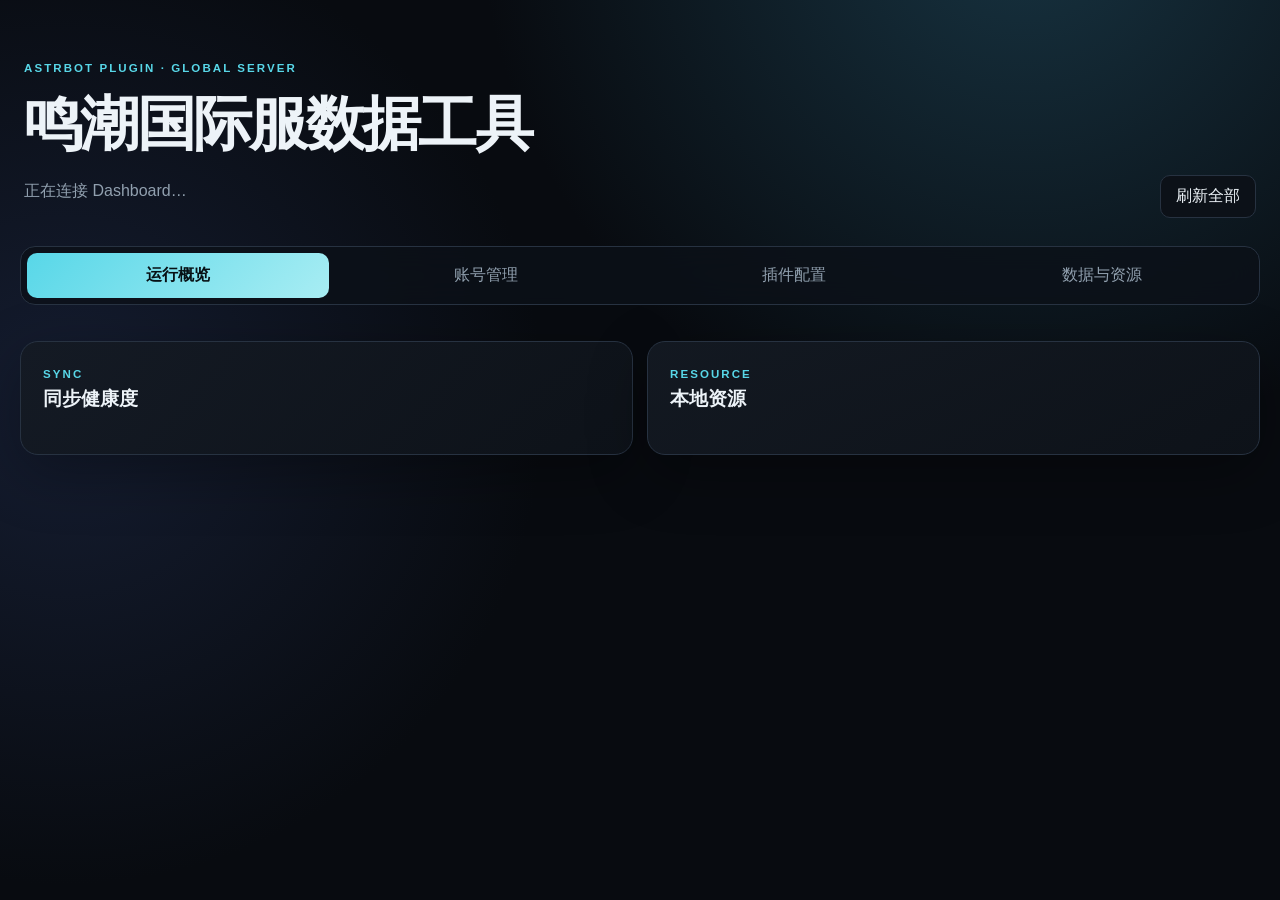
==== pages/manage/index.html @ 4cb0b844 "feat: 增加后台管理与备份恢复" ====
<!doctype html>
<html lang="zh-CN">
<head>
  <meta charset="utf-8">
  <meta name="viewport" content="width=device-width, initial-scale=1">
  <title>鸣潮国际服数据工具</title>
  <link rel="stylesheet" href="./style.css">
</head>
<body>
  <div class="shell">
    <header class="hero"><div><p class="eyebrow">ASTRBOT PLUGIN · GLOBAL SERVER</p><h1>鸣潮国际服数据工具</h1><p id="header-status" class="subtitle">正在连接 Dashboard…</p></div><button id="refresh" class="button ghost" type="button">刷新全部</button></header>
    <nav class="tabs" aria-label="管理区域"><button class="tab active" data-tab="overview" type="button">运行概览</button><button class="tab" data-tab="accounts" type="button">账号管理</button><button class="tab" data-tab="config" type="button">插件配置</button><button class="tab" data-tab="resources" type="button">数据与资源</button></nav>
    <main>
      <section id="overview-panel" class="panel active">
        <div id="metrics" class="metric-grid"></div>
        <div class="two-column"><article class="card"><div class="card-heading"><div><span class="kicker">SYNC</span><h2>同步健康度</h2></div></div><dl id="sync-health" class="definition-list"></dl></article><article class="card"><div class="card-heading"><div><span class="kicker">RESOURCE</span><h2>本地资源</h2></div></div><dl id="overview-resource" class="definition-list"></dl></article></div>
      </section>
      <section id="accounts-panel" class="panel">
        <article class="card"><div class="card-heading split"><div><span class="kicker">ACCOUNT INDEX</span><h2>QQ 与国际服 UID</h2></div><span id="account-total" class="pill">0 项</span></div>
          <div class="filters"><label><span>搜索</span><input id="account-query" placeholder="QQ / 邮箱 / UID / 区服"></label><label><span>凭据</span><select id="token-filter"><option value="">全部</option><option value="valid">有效</option><option value="needs_login">需登录</option><option value="invalid">失效</option></select></label><label><span>同步</span><select id="sync-filter"><option value="">全部</option><option value="success">成功</option><option value="needs_login">需登录</option><option value="failed">失败</option></select></label><button id="account-search" class="button primary" type="button">查询</button></div>
          <div class="table-wrap"><table><thead><tr><th>QQ / 邮箱</th><th>UID / 区服</th><th>玩家</th><th>状态</th><th>最近同步</th><th></th></tr></thead><tbody id="account-rows"></tbody></table></div><div id="account-cards" class="mobile-list"></div><div class="pager"><button id="account-prev" class="button ghost" type="button">上一页</button><span id="account-page">1 / 1</span><button id="account-next" class="button ghost" type="button">下一页</button></div>
        </article>
      </section>
      <section id="config-panel" class="panel"><div class="notice">配置先保存在本页草稿中，点击“保存全部”后才写入 AstrBot。离开页面前会提示未保存修改。</div><div id="config-groups"></div><div id="dirty-bar" class="dirty-bar" hidden><span>存在未保存的配置修改</span><div><button id="discard-config" class="button ghost" type="button">放弃</button> <button id="save-config" class="button primary" type="button">保存全部</button></div></div></section>
      <section id="resources-panel" class="panel">
        <div class="two-column"><article class="card"><div class="card-heading"><div><span class="kicker">STATIC DATA</span><h2>角色目录</h2></div><span id="resource-source" class="pill">—</span></div><dl id="resource-details" class="definition-list"></dl><div class="actions"><button id="check-resource" class="button ghost" type="button">检查更新</button><button id="update-resource" class="button primary" type="button">立即更新</button><button id="rollback-resource" class="button danger" type="button">回滚</button></div></article><article class="card"><div class="card-heading"><div><span class="kicker">CACHE</span><h2>缓存占用</h2></div></div><dl id="cache-details" class="definition-list"></dl><div class="actions"><button id="cleanup-cache" class="button danger" type="button">清理临时与卡片缓存</button></div></article></div>
        <div class="two-column"><article class="card"><div class="card-heading"><div><span class="kicker">BACKUP</span><h2>导出备份</h2></div></div><p class="muted">默认不包含登录令牌、设备标识或主密钥。加密凭据仅适合恢复到使用同一主密钥的实例。</p><label class="check"><input id="export-credentials" type="checkbox"> 包含已加密凭据</label><div class="actions"><button id="export-backup" class="button primary" type="button">导出 ZIP</button></div></article>
          <article class="card"><div class="card-heading"><div><span class="kicker">RESTORE</span><h2>导入与预检</h2></div></div><label id="drop-zone" class="drop-zone"><input id="import-file" type="file" accept=".zip,application/zip"><strong>选择备份 ZIP</strong><span id="file-name">最大 128 MiB</span></label><div id="inspection" class="inspection" hidden></div><div class="restore-options"><label><span>数据模式</span><select id="restore-mode"><option value="preserve">保留现有数据</option><option value="overwrite">覆盖同键数据</option></select></label><label class="check"><input id="restore-settings" type="checkbox"> 恢复插件配置</label><label class="check"><input id="restore-catalog" type="checkbox" checked> 恢复角色目录</label><label class="check"><input id="restore-credentials" type="checkbox"> 恢复加密凭据</label></div><div class="actions"><button id="inspect-backup" class="button ghost" type="button">安全预检</button><button id="commit-backup" class="button danger" type="button" disabled>确认恢复</button></div></article></div>
        <article class="card"><div class="card-heading split"><div><span class="kicker">AUDIT</span><h2>管理员审计</h2></div><button id="refresh-audit" class="button ghost small" type="button">刷新</button></div><div class="table-wrap"><table><thead><tr><th>时间</th><th>管理员</th><th>操作</th><th>目标</th><th>结果</th></tr></thead><tbody id="audit-rows"></tbody></table></div></article>
      </section>
    </main>
  </div>
  <div id="toast" class="toast" hidden></div>
  <dialog id="confirm-dialog"><form method="dialog" class="dialog-card"><span class="kicker">CONFIRMATION</span><h2 id="dialog-title">确认操作</h2><p id="dialog-message" class="muted"></p><label><span id="dialog-label">确认文本</span><input id="dialog-input" autocomplete="off"></label><div class="actions end"><button class="button ghost" value="cancel">取消</button><button class="button danger" value="confirm">确认</button></div></form></dialog>
  <script type="module" src="./app.js"></script>
</body>
</html>
---- pages/manage/style.css ----
:root{color-scheme:dark;--bg:#080b10;--surface:#10151d;--line:#273241;--text:#edf3f8;--muted:#91a0af;--cyan:#58d7e8;--red:#ff6f78;font-family:Inter,"Noto Sans SC","Microsoft YaHei",sans-serif}*{box-sizing:border-box}body{margin:0;min-height:100vh;color:var(--text);background:radial-gradient(circle at 80% -10%,#173341 0,transparent 34rem),radial-gradient(circle at 5% 45%,#151d31 0,transparent 30rem),var(--bg)}button,input,select{font:inherit}.shell{width:min(1440px,calc(100% - 40px));margin:auto;padding:40px 0 80px}.hero{display:flex;align-items:flex-end;justify-content:space-between;gap:24px;padding:10px 4px 28px}.eyebrow,.kicker{color:var(--cyan);font-size:.72rem;font-weight:800;letter-spacing:.18em}.hero h1{margin:.35rem 0 .3rem;font-size:clamp(2rem,5vw,3.7rem);font-weight:760;letter-spacing:-.045em}.subtitle,.muted{color:var(--muted)}.tabs{display:flex;gap:6px;padding:6px;border:1px solid var(--line);border-radius:15px;background:#0c1118cc;position:sticky;top:10px;z-index:5;backdrop-filter:blur(14px)}.tab{flex:1;border:0;border-radius:10px;padding:12px;color:var(--muted);background:transparent;cursor:pointer}.tab.active{color:#071014;background:linear-gradient(135deg,var(--cyan),#a8edf3);font-weight:750}.panel{display:none;padding-top:22px}.panel.active{display:block}.metric-grid{display:grid;grid-template-columns:repeat(4,minmax(0,1fr));gap:14px;margin-bottom:14px}.metric,.card{border:1px solid var(--line);border-radius:18px;background:linear-gradient(145deg,#141a23e8,#0e131ae8);box-shadow:0 18px 60px #0005}.metric{min-height:128px;padding:22px}.metric span{color:var(--muted);font-size:.85rem}.metric strong{display:block;margin-top:12px;font-size:2rem}.metric.accent strong{color:var(--cyan)}.two-column{display:grid;grid-template-columns:1fr 1fr;gap:14px;margin-bottom:14px}.card{padding:22px;margin-bottom:14px}.card-heading{display:flex;justify-content:space-between;align-items:flex-start;gap:14px;margin-bottom:20px}.card-heading h2{margin:.25rem 0 0;font-size:1.16rem}.split{align-items:center}.pill{display:inline-flex;padding:5px 10px;border-radius:999px;background:#1d2a35;color:#b9d9df;font-size:.75rem}.definition-list{margin:0}.definition-list>div{display:flex;justify-content:space-between;gap:20px;padding:10px 0;border-bottom:1px solid #202a36}.definition-list>div:last-child{border:0}.definition-list dt{color:var(--muted)}.definition-list dd{margin:0;text-align:right}.filters{display:grid;grid-template-columns:2fr 1fr 1fr auto;align-items:end;gap:12px;margin-bottom:18px}label{display:grid;gap:7px;color:var(--muted);font-size:.82rem}input,select{width:100%;border:1px solid var(--line);border-radius:10px;padding:10px 12px;color:var(--text);background:#0b1017;outline:none}input:focus,select:focus{border-color:#1b8998;box-shadow:0 0 0 3px #58d7e81a}.button{border:1px solid var(--line);border-radius:10px;padding:10px 15px;color:var(--text);background:#151c25;cursor:pointer}.button:hover{filter:brightness(1.12)}.button:disabled{opacity:.4;cursor:not-allowed}.button.primary{border-color:#63dce5;color:#061014;background:linear-gradient(135deg,#5ddbe7,#a4eef1);font-weight:750}.button.danger{border-color:#71383e;color:#ffd5d8;background:#351b20}.button.ghost{background:#0c1118}.button.small{padding:7px 10px;font-size:.8rem}.table-wrap{overflow:auto}table{width:100%;border-collapse:collapse;font-size:.87rem}th{text-align:left;color:var(--muted);font-size:.72rem;letter-spacing:.06em;font-weight:600}th,td{padding:12px 10px;border-bottom:1px solid #202a36;vertical-align:middle}.status{display:inline-flex;padding:4px 8px;border-radius:6px;background:#20303a;color:#9ee8ef;font-size:.72rem}.status.bad{background:#382126;color:#ffadb3}.row-actions{display:flex;justify-content:flex-end;gap:6px}.pager{display:flex;align-items:center;justify-content:center;gap:16px;margin-top:16px}.mobile-list{display:none}.notice{padding:14px 16px;margin-bottom:14px;border:1px solid #35545f;border-radius:12px;color:#b8d7dc;background:#102028}.config-grid{display:grid;grid-template-columns:repeat(2,minmax(0,1fr));gap:14px}.config-item{padding:14px;border:1px solid #222d39;border-radius:12px;background:#0d1219}.config-item p{min-height:2.5em;margin:7px 0 12px;color:var(--muted);font-size:.78rem;line-height:1.55}.config-item .check{display:flex;align-items:center;gap:9px}.check{display:flex;grid-auto-flow:column;justify-content:start;align-items:center;gap:8px}.check input{width:auto}.dirty-bar{position:sticky;bottom:18px;z-index:6;display:flex;justify-content:space-between;align-items:center;gap:15px;padding:12px 16px;border:1px solid #4a7580;border-radius:14px;background:#13242bef;box-shadow:0 20px 60px #0008}.dirty-bar[hidden]{display:none}.actions{display:flex;flex-wrap:wrap;gap:9px;margin-top:18px}.actions.end{justify-content:flex-end}.drop-zone{place-items:center;text-align:center;padding:24px;border:1px dashed #3c5262;border-radius:13px;background:#0b1118;cursor:pointer}.drop-zone input{display:none}.drop-zone span{font-size:.76rem}.inspection{display:grid;grid-template-columns:repeat(3,1fr);gap:8px;margin-top:12px}.inspection div{padding:10px;border-radius:8px;background:#18212b;text-align:center}.inspection span{display:block;color:var(--muted);font-size:.72rem}.restore-options{display:grid;gap:11px;margin-top:14px}.toast{position:fixed;right:24px;bottom:24px;z-index:20;max-width:420px;padding:13px 16px;border:1px solid #39717b;border-radius:11px;background:#14272c;box-shadow:0 14px 50px #0009}.toast.error{border-color:#813f46;background:#351c21}dialog{width:min(500px,calc(100% - 28px));padding:0;border:1px solid var(--line);border-radius:17px;color:var(--text);background:var(--surface)}dialog::backdrop{background:#03060acf;backdrop-filter:blur(5px)}.dialog-card{padding:24px}.dialog-card h2{margin:.45rem 0}.dialog-card label{margin-top:16px}.empty{text-align:center;color:var(--muted);padding:30px}.danger-text{color:var(--red)}
@media(max-width:900px){.metric-grid{grid-template-columns:repeat(2,1fr)}.two-column,.config-grid{grid-template-columns:1fr}.filters{grid-template-columns:1fr 1fr}.filters label:first-child{grid-column:1/-1}.filters .button{grid-column:1/-1}.table-wrap{display:none}.mobile-list{display:grid;gap:10px}.account-card{padding:14px;border:1px solid #222d39;border-radius:12px;background:#0d1219}.account-card .row-actions{margin-top:12px;justify-content:flex-start}}@media(max-width:560px){.shell{width:min(100% - 22px,1440px);padding-top:18px}.hero{align-items:flex-start}.hero .button{display:none}.tabs{overflow:auto}.tab{min-width:108px}.metric-grid{grid-template-columns:1fr 1fr}.metric{min-height:100px;padding:16px}.metric strong{font-size:1.5rem}.card{padding:16px}.filters{grid-template-columns:1fr}.filters label:first-child,.filters .button{grid-column:auto}.inspection{grid-template-columns:1fr 1fr}.dirty-bar{bottom:8px;align-items:flex-start;flex-direction:column}}
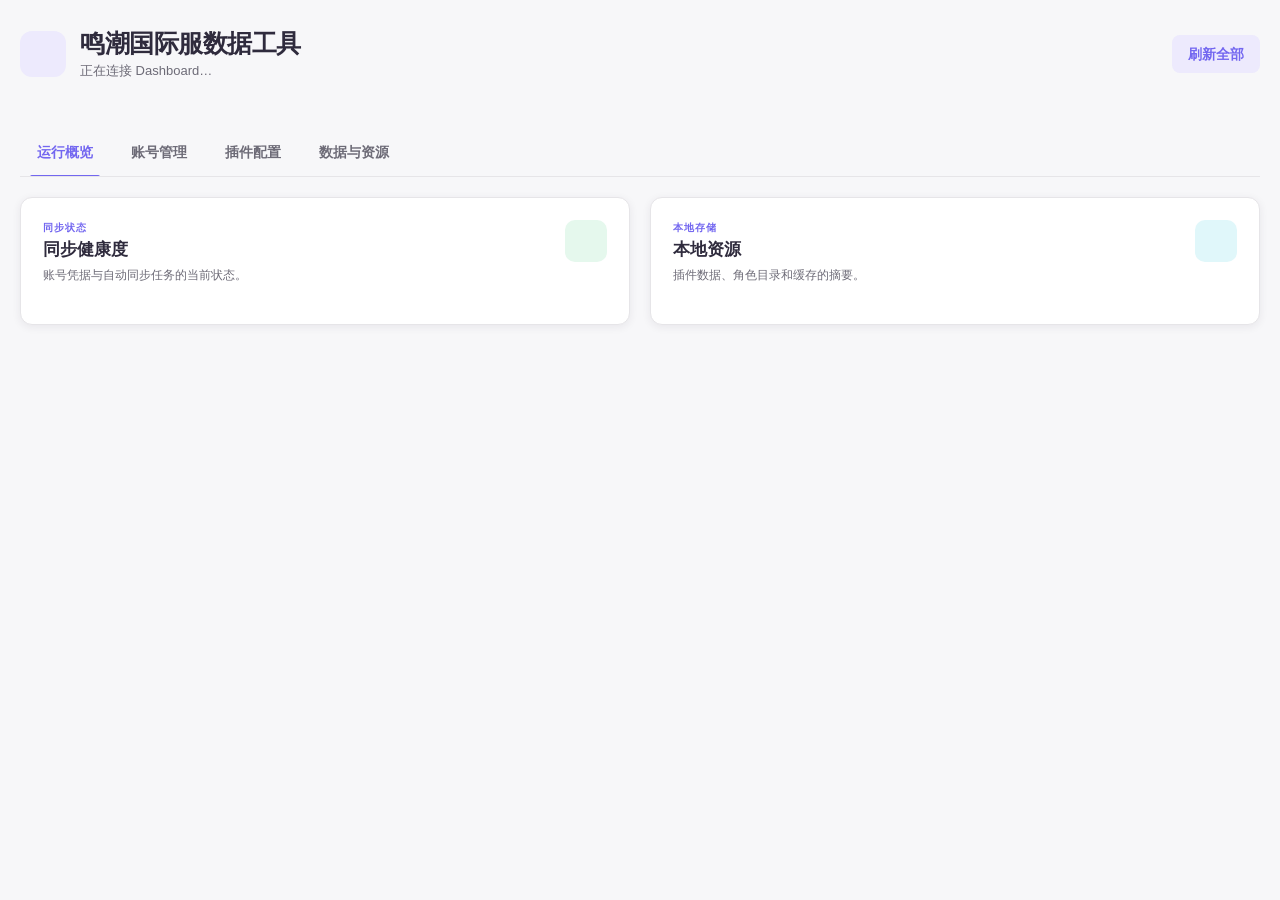
==== commit ae72ffbd: "feat: 更换后台UI页面" ====
--- a/pages/manage/index.html
+++ b/pages/manage/index.html
@@ -7,31 +7,122 @@
   <link rel="stylesheet" href="./style.css">
 </head>
 <body>
-  <div class="shell">
-    <header class="hero"><div><p class="eyebrow">ASTRBOT PLUGIN · GLOBAL SERVER</p><h1>鸣潮国际服数据工具</h1><p id="header-status" class="subtitle">正在连接 Dashboard…</p></div><button id="refresh" class="button ghost" type="button">刷新全部</button></header>
-    <nav class="tabs" aria-label="管理区域"><button class="tab active" data-tab="overview" type="button">运行概览</button><button class="tab" data-tab="accounts" type="button">账号管理</button><button class="tab" data-tab="config" type="button">插件配置</button><button class="tab" data-tab="resources" type="button">数据与资源</button></nav>
-    <main>
-      <section id="overview-panel" class="panel active">
-        <div id="metrics" class="metric-grid"></div>
-        <div class="two-column"><article class="card"><div class="card-heading"><div><span class="kicker">SYNC</span><h2>同步健康度</h2></div></div><dl id="sync-health" class="definition-list"></dl></article><article class="card"><div class="card-heading"><div><span class="kicker">RESOURCE</span><h2>本地资源</h2></div></div><dl id="overview-resource" class="definition-list"></dl></article></div>
-      </section>
-      <section id="accounts-panel" class="panel">
-        <article class="card"><div class="card-heading split"><div><span class="kicker">ACCOUNT INDEX</span><h2>QQ 与国际服 UID</h2></div><span id="account-total" class="pill">0 项</span></div>
-          <div class="filters"><label><span>搜索</span><input id="account-query" placeholder="QQ / 邮箱 / UID / 区服"></label><label><span>凭据</span><select id="token-filter"><option value="">全部</option><option value="valid">有效</option><option value="needs_login">需登录</option><option value="invalid">失效</option></select></label><label><span>同步</span><select id="sync-filter"><option value="">全部</option><option value="success">成功</option><option value="needs_login">需登录</option><option value="failed">失败</option></select></label><button id="account-search" class="button primary" type="button">查询</button></div>
-          <div class="table-wrap"><table><thead><tr><th>QQ / 邮箱</th><th>UID / 区服</th><th>玩家</th><th>状态</th><th>最近同步</th><th></th></tr></thead><tbody id="account-rows"></tbody></table></div><div id="account-cards" class="mobile-list"></div><div class="pager"><button id="account-prev" class="button ghost" type="button">上一页</button><span id="account-page">1 / 1</span><button id="account-next" class="button ghost" type="button">下一页</button></div>
+  <div id="progress" class="progress" hidden><span></span></div>
+
+  <main class="app-shell">
+    <header class="page-header">
+      <div class="page-heading">
+        <span class="brand-icon" data-icon-host="database" aria-hidden="true"></span>
+        <div>
+          <h1>鸣潮国际服数据工具</h1>
+          <p id="header-status" class="page-subtitle">正在连接 Dashboard…</p>
+        </div>
+      </div>
+      <button id="refresh" class="btn btn-tonal" type="button" data-icon="refresh">刷新全部</button>
+    </header>
+
+    <section id="metrics" class="summary-grid" aria-label="运行统计"></section>
+
+    <nav class="tabs" aria-label="管理区域">
+      <button class="tab active" data-tab="overview" type="button" data-icon="dashboard">运行概览</button>
+      <button class="tab" data-tab="accounts" type="button" data-icon="groups">账号管理</button>
+      <button class="tab" data-tab="config" type="button" data-icon="settings">插件配置</button>
+      <button class="tab" data-tab="resources" type="button" data-icon="archive">数据与资源</button>
+    </nav>
+
+    <section id="overview-panel" class="panel active">
+      <div class="section-grid two-columns">
+        <article class="section-card">
+          <div class="section-heading">
+            <div><span class="eyebrow">同步状态</span><h2>同步健康度</h2><p>账号凭据与自动同步任务的当前状态。</p></div>
+            <span class="section-icon success" data-icon-host="sync" aria-hidden="true"></span>
+          </div>
+          <dl id="sync-health" class="definition-list"></dl>
         </article>
-      </section>
-      <section id="config-panel" class="panel"><div class="notice">配置先保存在本页草稿中，点击“保存全部”后才写入 AstrBot。离开页面前会提示未保存修改。</div><div id="config-groups"></div><div id="dirty-bar" class="dirty-bar" hidden><span>存在未保存的配置修改</span><div><button id="discard-config" class="button ghost" type="button">放弃</button> <button id="save-config" class="button primary" type="button">保存全部</button></div></div></section>
-      <section id="resources-panel" class="panel">
-        <div class="two-column"><article class="card"><div class="card-heading"><div><span class="kicker">STATIC DATA</span><h2>角色目录</h2></div><span id="resource-source" class="pill">—</span></div><dl id="resource-details" class="definition-list"></dl><div class="actions"><button id="check-resource" class="button ghost" type="button">检查更新</button><button id="update-resource" class="button primary" type="button">立即更新</button><button id="rollback-resource" class="button danger" type="button">回滚</button></div></article><article class="card"><div class="card-heading"><div><span class="kicker">CACHE</span><h2>缓存占用</h2></div></div><dl id="cache-details" class="definition-list"></dl><div class="actions"><button id="cleanup-cache" class="button danger" type="button">清理临时与卡片缓存</button></div></article></div>
-        <div class="two-column"><article class="card"><div class="card-heading"><div><span class="kicker">BACKUP</span><h2>导出备份</h2></div></div><p class="muted">默认不包含登录令牌、设备标识或主密钥。加密凭据仅适合恢复到使用同一主密钥的实例。</p><label class="check"><input id="export-credentials" type="checkbox"> 包含已加密凭据</label><div class="actions"><button id="export-backup" class="button primary" type="button">导出 ZIP</button></div></article>
-          <article class="card"><div class="card-heading"><div><span class="kicker">RESTORE</span><h2>导入与预检</h2></div></div><label id="drop-zone" class="drop-zone"><input id="import-file" type="file" accept=".zip,application/zip"><strong>选择备份 ZIP</strong><span id="file-name">最大 128 MiB</span></label><div id="inspection" class="inspection" hidden></div><div class="restore-options"><label><span>数据模式</span><select id="restore-mode"><option value="preserve">保留现有数据</option><option value="overwrite">覆盖同键数据</option></select></label><label class="check"><input id="restore-settings" type="checkbox"> 恢复插件配置</label><label class="check"><input id="restore-catalog" type="checkbox" checked> 恢复角色目录</label><label class="check"><input id="restore-credentials" type="checkbox"> 恢复加密凭据</label></div><div class="actions"><button id="inspect-backup" class="button ghost" type="button">安全预检</button><button id="commit-backup" class="button danger" type="button" disabled>确认恢复</button></div></article></div>
-        <article class="card"><div class="card-heading split"><div><span class="kicker">AUDIT</span><h2>管理员审计</h2></div><button id="refresh-audit" class="button ghost small" type="button">刷新</button></div><div class="table-wrap"><table><thead><tr><th>时间</th><th>管理员</th><th>操作</th><th>目标</th><th>结果</th></tr></thead><tbody id="audit-rows"></tbody></table></div></article>
-      </section>
-    </main>
-  </div>
-  <div id="toast" class="toast" hidden></div>
-  <dialog id="confirm-dialog"><form method="dialog" class="dialog-card"><span class="kicker">CONFIRMATION</span><h2 id="dialog-title">确认操作</h2><p id="dialog-message" class="muted"></p><label><span id="dialog-label">确认文本</span><input id="dialog-input" autocomplete="off"></label><div class="actions end"><button class="button ghost" value="cancel">取消</button><button class="button danger" value="confirm">确认</button></div></form></dialog>
+        <article class="section-card">
+          <div class="section-heading">
+            <div><span class="eyebrow">本地存储</span><h2>本地资源</h2><p>插件数据、角色目录和缓存的摘要。</p></div>
+            <span class="section-icon info" data-icon-host="folder" aria-hidden="true"></span>
+          </div>
+          <dl id="overview-resource" class="definition-list"></dl>
+        </article>
+      </div>
+    </section>
+
+    <section id="accounts-panel" class="panel">
+      <article class="section-card filter-card">
+        <div class="section-title-row">
+          <div><h2>账号筛选</h2><p>按 QQ、邮箱、UID、区服或同步状态查找账号。</p></div>
+          <button id="filter-toggle" class="btn btn-text mobile-only" type="button" data-icon="filter">筛选</button>
+        </div>
+        <div id="account-filters" class="filter-grid">
+          <label class="field search-field"><span>搜索</span><div class="input-with-icon"><span data-icon-host="search"></span><input id="account-query" placeholder="QQ / 邮箱 / UID / 区服"></div></label>
+          <label class="field"><span>凭据状态</span><select id="token-filter"><option value="">全部</option><option value="valid">有效</option><option value="needs_login">需登录</option><option value="invalid">失效</option></select></label>
+          <label class="field"><span>同步状态</span><select id="sync-filter"><option value="">全部</option><option value="success">成功</option><option value="needs_login">需登录</option><option value="failed">失败</option></select></label>
+          <button id="account-search" class="btn btn-primary" type="button" data-icon="search">查询</button>
+        </div>
+      </article>
+
+      <article class="section-card table-card">
+        <div class="table-toolbar"><div><h2>QQ 与国际服 UID</h2><p>管理已绑定账号及其本地数据。</p></div><span id="account-total" class="chip">0 项</span></div>
+        <div class="table-scroll"><table class="records-table"><thead><tr><th>QQ / 邮箱</th><th>UID / 区服</th><th>玩家</th><th>状态</th><th>最近同步</th><th><span class="sr-only">操作</span></th></tr></thead><tbody id="account-rows"></tbody></table></div>
+        <div id="account-cards" class="record-cards"></div>
+        <footer class="table-footer"><span id="account-page">1 / 1</span><div class="pager"><button id="account-prev" class="btn btn-text icon-only" type="button" data-icon="chevronLeft" aria-label="上一页"></button><button id="account-next" class="btn btn-text icon-only" type="button" data-icon="chevronRight" aria-label="下一页"></button></div></footer>
+      </article>
+    </section>
+
+    <section id="config-panel" class="panel">
+      <div class="config-layout">
+        <aside id="config-nav" class="config-nav" aria-label="配置分组"></aside>
+        <div class="config-main">
+          <div class="notice-card"><span class="notice-icon" data-icon-host="info" aria-hidden="true"></span><div><strong>修改会先保存在本页草稿中</strong><p>点击底部“保存配置”后才会写入 AstrBot；离开页面前会提示未保存修改。</p></div></div>
+          <div id="config-groups" class="config-groups"></div>
+        </div>
+      </div>
+    </section>
+
+    <section id="resources-panel" class="panel">
+      <div class="section-grid two-columns">
+        <article class="section-card task-card">
+          <span class="task-icon primary" data-icon-host="archive" aria-hidden="true"></span>
+          <div class="task-content"><div class="section-title-row compact"><div><h2>角色目录</h2><p>检查、更新或回滚本地固定数据。</p></div><span id="resource-source" class="chip">—</span></div><dl id="resource-details" class="definition-list compact"></dl><div class="button-row"><button id="check-resource" class="btn btn-tonal" type="button" data-icon="search">检查更新</button><button id="update-resource" class="btn btn-primary" type="button" data-icon="download">立即更新</button><button id="rollback-resource" class="btn btn-danger-tonal" type="button" data-icon="history">回滚</button></div></div>
+        </article>
+        <article class="section-card task-card">
+          <span class="task-icon warning" data-icon-host="storage" aria-hidden="true"></span>
+          <div class="task-content"><div class="section-title-row compact"><div><h2>缓存占用</h2><p>仅清理可重新生成的临时内容。</p></div></div><dl id="cache-details" class="definition-list compact"></dl><div class="button-row"><button id="cleanup-cache" class="btn btn-danger-tonal" type="button" data-icon="delete">清理临时与卡片缓存</button></div></div>
+        </article>
+      </div>
+
+      <div class="section-grid two-columns">
+        <article class="section-card">
+          <div class="section-heading"><div><span class="eyebrow">备份</span><h2>导出备份</h2><p>默认不包含登录令牌、设备标识或主密钥。</p></div><span class="section-icon primary" data-icon-host="backup" aria-hidden="true"></span></div>
+          <label class="switch-row"><span><strong>包含已加密凭据</strong><small>仅适合恢复到使用同一主密钥的实例。</small></span><input id="export-credentials" type="checkbox" role="switch"></label>
+          <div class="button-row"><button id="export-backup" class="btn btn-primary" type="button" data-icon="download">导出 ZIP</button></div>
+        </article>
+        <article class="section-card">
+          <div class="section-heading"><div><span class="eyebrow">恢复</span><h2>导入与预检</h2><p>上传备份后先查看内容摘要，再确认恢复。</p></div><span class="section-icon info" data-icon-host="upload" aria-hidden="true"></span></div>
+          <label id="drop-zone" class="drop-zone"><input id="import-file" type="file" accept=".zip,application/zip"><span class="drop-icon" data-icon-host="upload"></span><strong>选择或拖入备份 ZIP</strong><span id="file-name">最大 128 MiB</span></label>
+          <div id="inspection" class="inspection" hidden></div>
+          <div class="restore-options"><label class="field"><span>数据模式</span><select id="restore-mode"><option value="preserve">保留现有数据</option><option value="overwrite">覆盖同键数据</option></select></label><label class="check-row"><input id="restore-settings" type="checkbox">恢复插件配置</label><label class="check-row"><input id="restore-catalog" type="checkbox" checked>恢复角色目录</label><label class="check-row"><input id="restore-credentials" type="checkbox">恢复加密凭据</label></div>
+          <div class="button-row"><button id="inspect-backup" class="btn btn-tonal" type="button" data-icon="search">安全预检</button><button id="commit-backup" class="btn btn-danger" type="button" data-icon="upload" disabled>确认恢复</button></div>
+        </article>
+      </div>
+
+      <article class="section-card table-card">
+        <div class="table-toolbar"><div><h2>管理员审计</h2><p>查看 Dashboard 中最近的敏感操作。</p></div><button id="refresh-audit" class="btn btn-tonal" type="button" data-icon="refresh">刷新</button></div>
+        <div class="table-scroll"><table class="records-table audit-table"><thead><tr><th>时间</th><th>管理员</th><th>操作</th><th>目标</th><th>结果</th></tr></thead><tbody id="audit-rows"></tbody></table></div>
+        <div id="audit-cards" class="record-cards"></div>
+      </article>
+    </section>
+  </main>
+
+  <div id="toast-stack" class="toast-stack" aria-live="polite"></div>
+  <div id="dirty-bar" class="dirty-bar" hidden><div><span class="dirty-dot"></span><strong>配置有未保存的修改</strong></div><div><button id="discard-config" class="btn btn-text" type="button">放弃修改</button><button id="save-config" class="btn btn-primary" type="button" data-icon="save">保存配置</button></div></div>
+
+  <dialog id="confirm-dialog">
+    <form method="dialog" class="dialog-card"><span class="dialog-icon" data-icon-host="alert" aria-hidden="true"></span><h2 id="dialog-title">确认操作</h2><p id="dialog-message"></p><label class="field"><span id="dialog-label">确认文本</span><input id="dialog-input" autocomplete="off"></label><div class="dialog-actions"><button class="btn btn-text" value="cancel">取消</button><button id="dialog-confirm" class="btn btn-danger" value="confirm">确认</button></div></form>
+  </dialog>
+
   <script type="module" src="./app.js"></script>
 </body>
 </html>
--- a/pages/manage/style.css
+++ b/pages/manage/style.css
@@ -1,2 +1,277 @@
-:root{color-scheme:dark;--bg:#080b10;--surface:#10151d;--line:#273241;--text:#edf3f8;--muted:#91a0af;--cyan:#58d7e8;--red:#ff6f78;font-family:Inter,"Noto Sans SC","Microsoft YaHei",sans-serif}*{box-sizing:border-box}body{margin:0;min-height:100vh;color:var(--text);background:radial-gradient(circle at 80% -10%,#173341 0,transparent 34rem),radial-gradient(circle at 5% 45%,#151d31 0,transparent 30rem),var(--bg)}button,input,select{font:inherit}.shell{width:min(1440px,calc(100% - 40px));margin:auto;padding:40px 0 80px}.hero{display:flex;align-items:flex-end;justify-content:space-between;gap:24px;padding:10px 4px 28px}.eyebrow,.kicker{color:var(--cyan);font-size:.72rem;font-weight:800;letter-spacing:.18em}.hero h1{margin:.35rem 0 .3rem;font-size:clamp(2rem,5vw,3.7rem);font-weight:760;letter-spacing:-.045em}.subtitle,.muted{color:var(--muted)}.tabs{display:flex;gap:6px;padding:6px;border:1px solid var(--line);border-radius:15px;background:#0c1118cc;position:sticky;top:10px;z-index:5;backdrop-filter:blur(14px)}.tab{flex:1;border:0;border-radius:10px;padding:12px;color:var(--muted);background:transparent;cursor:pointer}.tab.active{color:#071014;background:linear-gradient(135deg,var(--cyan),#a8edf3);font-weight:750}.panel{display:none;padding-top:22px}.panel.active{display:block}.metric-grid{display:grid;grid-template-columns:repeat(4,minmax(0,1fr));gap:14px;margin-bottom:14px}.metric,.card{border:1px solid var(--line);border-radius:18px;background:linear-gradient(145deg,#141a23e8,#0e131ae8);box-shadow:0 18px 60px #0005}.metric{min-height:128px;padding:22px}.metric span{color:var(--muted);font-size:.85rem}.metric strong{display:block;margin-top:12px;font-size:2rem}.metric.accent strong{color:var(--cyan)}.two-column{display:grid;grid-template-columns:1fr 1fr;gap:14px;margin-bottom:14px}.card{padding:22px;margin-bottom:14px}.card-heading{display:flex;justify-content:space-between;align-items:flex-start;gap:14px;margin-bottom:20px}.card-heading h2{margin:.25rem 0 0;font-size:1.16rem}.split{align-items:center}.pill{display:inline-flex;padding:5px 10px;border-radius:999px;background:#1d2a35;color:#b9d9df;font-size:.75rem}.definition-list{margin:0}.definition-list>div{display:flex;justify-content:space-between;gap:20px;padding:10px 0;border-bottom:1px solid #202a36}.definition-list>div:last-child{border:0}.definition-list dt{color:var(--muted)}.definition-list dd{margin:0;text-align:right}.filters{display:grid;grid-template-columns:2fr 1fr 1fr auto;align-items:end;gap:12px;margin-bottom:18px}label{display:grid;gap:7px;color:var(--muted);font-size:.82rem}input,select{width:100%;border:1px solid var(--line);border-radius:10px;padding:10px 12px;color:var(--text);background:#0b1017;outline:none}input:focus,select:focus{border-color:#1b8998;box-shadow:0 0 0 3px #58d7e81a}.button{border:1px solid var(--line);border-radius:10px;padding:10px 15px;color:var(--text);background:#151c25;cursor:pointer}.button:hover{filter:brightness(1.12)}.button:disabled{opacity:.4;cursor:not-allowed}.button.primary{border-color:#63dce5;color:#061014;background:linear-gradient(135deg,#5ddbe7,#a4eef1);font-weight:750}.button.danger{border-color:#71383e;color:#ffd5d8;background:#351b20}.button.ghost{background:#0c1118}.button.small{padding:7px 10px;font-size:.8rem}.table-wrap{overflow:auto}table{width:100%;border-collapse:collapse;font-size:.87rem}th{text-align:left;color:var(--muted);font-size:.72rem;letter-spacing:.06em;font-weight:600}th,td{padding:12px 10px;border-bottom:1px solid #202a36;vertical-align:middle}.status{display:inline-flex;padding:4px 8px;border-radius:6px;background:#20303a;color:#9ee8ef;font-size:.72rem}.status.bad{background:#382126;color:#ffadb3}.row-actions{display:flex;justify-content:flex-end;gap:6px}.pager{display:flex;align-items:center;justify-content:center;gap:16px;margin-top:16px}.mobile-list{display:none}.notice{padding:14px 16px;margin-bottom:14px;border:1px solid #35545f;border-radius:12px;color:#b8d7dc;background:#102028}.config-grid{display:grid;grid-template-columns:repeat(2,minmax(0,1fr));gap:14px}.config-item{padding:14px;border:1px solid #222d39;border-radius:12px;background:#0d1219}.config-item p{min-height:2.5em;margin:7px 0 12px;color:var(--muted);font-size:.78rem;line-height:1.55}.config-item .check{display:flex;align-items:center;gap:9px}.check{display:flex;grid-auto-flow:column;justify-content:start;align-items:center;gap:8px}.check input{width:auto}.dirty-bar{position:sticky;bottom:18px;z-index:6;display:flex;justify-content:space-between;align-items:center;gap:15px;padding:12px 16px;border:1px solid #4a7580;border-radius:14px;background:#13242bef;box-shadow:0 20px 60px #0008}.dirty-bar[hidden]{display:none}.actions{display:flex;flex-wrap:wrap;gap:9px;margin-top:18px}.actions.end{justify-content:flex-end}.drop-zone{place-items:center;text-align:center;padding:24px;border:1px dashed #3c5262;border-radius:13px;background:#0b1118;cursor:pointer}.drop-zone input{display:none}.drop-zone span{font-size:.76rem}.inspection{display:grid;grid-template-columns:repeat(3,1fr);gap:8px;margin-top:12px}.inspection div{padding:10px;border-radius:8px;background:#18212b;text-align:center}.inspection span{display:block;color:var(--muted);font-size:.72rem}.restore-options{display:grid;gap:11px;margin-top:14px}.toast{position:fixed;right:24px;bottom:24px;z-index:20;max-width:420px;padding:13px 16px;border:1px solid #39717b;border-radius:11px;background:#14272c;box-shadow:0 14px 50px #0009}.toast.error{border-color:#813f46;background:#351c21}dialog{width:min(500px,calc(100% - 28px));padding:0;border:1px solid var(--line);border-radius:17px;color:var(--text);background:var(--surface)}dialog::backdrop{background:#03060acf;backdrop-filter:blur(5px)}.dialog-card{padding:24px}.dialog-card h2{margin:.45rem 0}.dialog-card label{margin-top:16px}.empty{text-align:center;color:var(--muted);padding:30px}.danger-text{color:var(--red)}
-@media(max-width:900px){.metric-grid{grid-template-columns:repeat(2,1fr)}.two-column,.config-grid{grid-template-columns:1fr}.filters{grid-template-columns:1fr 1fr}.filters label:first-child{grid-column:1/-1}.filters .button{grid-column:1/-1}.table-wrap{display:none}.mobile-list{display:grid;gap:10px}.account-card{padding:14px;border:1px solid #222d39;border-radius:12px;background:#0d1219}.account-card .row-actions{margin-top:12px;justify-content:flex-start}}@media(max-width:560px){.shell{width:min(100% - 22px,1440px);padding-top:18px}.hero{align-items:flex-start}.hero .button{display:none}.tabs{overflow:auto}.tab{min-width:108px}.metric-grid{grid-template-columns:1fr 1fr}.metric{min-height:100px;padding:16px}.metric strong{font-size:1.5rem}.card{padding:16px}.filters{grid-template-columns:1fr}.filters label:first-child,.filters .button{grid-column:auto}.inspection{grid-template-columns:1fr 1fr}.dirty-bar{bottom:8px;align-items:flex-start;flex-direction:column}}
+:root {
+  color-scheme: light;
+  --primary: #7367f0;
+  --primary-soft: #edeafd;
+  --primary-hover: #685dd8;
+  --danger: #ea5455;
+  --danger-soft: #fce8e8;
+  --success: #28c76f;
+  --success-soft: #e5f8ed;
+  --warning: #ff9f43;
+  --warning-soft: #fff2e2;
+  --info: #00bad1;
+  --info-soft: #e0f7fa;
+  --page: #f7f7f9;
+  --surface: #ffffff;
+  --surface-raised: #ffffff;
+  --surface-soft: #f5f5f7;
+  --text: #2f2b3d;
+  --muted: #6d6b77;
+  --subtle: #a5a3ae;
+  --border: #e6e5e8;
+  --overlay: rgba(47, 43, 61, 0.42);
+  --shadow-sm: 0 2px 8px rgba(47, 43, 61, 0.08);
+  --shadow-md: 0 7px 24px rgba(47, 43, 61, 0.14);
+  --radius: 12px;
+}
+
+[data-theme="dark"] {
+  color-scheme: dark;
+  --primary-soft: rgba(115, 103, 240, 0.18);
+  --danger-soft: rgba(234, 84, 85, 0.16);
+  --success-soft: rgba(40, 199, 111, 0.16);
+  --warning-soft: rgba(255, 159, 67, 0.16);
+  --info-soft: rgba(0, 186, 209, 0.16);
+  --page: #25293c;
+  --surface: #2f3349;
+  --surface-raised: #363a50;
+  --surface-soft: #292d42;
+  --text: #e7e3fc;
+  --muted: #b6b3c2;
+  --subtle: #7f7c8c;
+  --border: #44485f;
+  --overlay: rgba(18, 20, 30, 0.68);
+  --shadow-sm: 0 2px 10px rgba(12, 14, 22, 0.22);
+  --shadow-md: 0 8px 28px rgba(12, 14, 22, 0.34);
+}
+
+* { box-sizing: border-box; }
+html { min-width: 320px; background: var(--page); }
+body { margin: 0; min-height: 100vh; background: var(--page); color: var(--text); font: 14px/1.5 -apple-system, BlinkMacSystemFont, "Segoe UI", "Microsoft YaHei", sans-serif; }
+button, input, select { font: inherit; }
+button, select, label, input[type="file"] { cursor: pointer; }
+button:disabled { cursor: not-allowed; opacity: 0.5; }
+[hidden] { display: none !important; }
+.sr-only { position: absolute; width: 1px; height: 1px; padding: 0; overflow: hidden; clip: rect(0, 0, 0, 0); white-space: nowrap; border: 0; }
+.muted { color: var(--muted); }
+
+.progress { position: fixed; z-index: 1000; inset: 0 0 auto; height: 3px; overflow: hidden; background: var(--primary-soft); }
+.progress span { display: block; width: 38%; height: 100%; background: var(--primary); animation: loading 1.1s ease-in-out infinite; }
+@keyframes loading { from { transform: translateX(-110%); } to { transform: translateX(365%); } }
+
+.app-shell { width: min(1480px, calc(100% - 40px)); margin: 0 auto; padding: 28px 0 96px; }
+.page-header { display: flex; align-items: center; justify-content: space-between; gap: 20px; margin-bottom: 24px; }
+.page-heading { display: flex; align-items: center; gap: 14px; min-width: 0; }
+.brand-icon { display: grid; flex: 0 0 46px; width: 46px; height: 46px; place-items: center; border-radius: 12px; background: var(--primary-soft); color: var(--primary); }
+.brand-icon svg { width: 25px; height: 25px; }
+.page-heading h1 { margin: 0 0 2px; font-size: 25px; line-height: 1.25; letter-spacing: -0.02em; }
+.page-subtitle { margin: 0; overflow: hidden; color: var(--muted); font-size: 13px; text-overflow: ellipsis; white-space: nowrap; }
+
+.btn { display: inline-flex; min-height: 38px; align-items: center; justify-content: center; gap: 7px; padding: 8px 15px; border: 1px solid transparent; border-radius: 8px; background: transparent; color: var(--text); font-weight: 600; line-height: 1; transition: border-color .18s ease, background-color .18s ease, box-shadow .18s ease, color .18s ease, transform .18s ease; }
+.btn:hover:not(:disabled) { transform: translateY(-1px); }
+.btn svg { width: 17px; height: 17px; }
+.btn-primary { background: var(--primary); color: #fff; box-shadow: 0 3px 8px rgba(115, 103, 240, .28); }
+.btn-primary:hover:not(:disabled) { background: var(--primary-hover); }
+.btn-tonal { background: var(--primary-soft); color: var(--primary); }
+.btn-tonal:hover:not(:disabled) { box-shadow: inset 0 0 0 1px rgba(115, 103, 240, .2); }
+.btn-text { color: var(--muted); }
+.btn-text:hover:not(:disabled) { background: var(--surface-soft); color: var(--text); }
+.btn-danger { background: var(--danger); color: #fff; box-shadow: 0 3px 8px rgba(234, 84, 85, .24); }
+.btn-danger-tonal { background: var(--danger-soft); color: var(--danger); }
+.icon-only { width: 36px; min-height: 36px; padding: 0; }
+
+.summary-grid { display: grid; grid-template-columns: repeat(4, minmax(0, 1fr)); gap: 18px; margin-bottom: 24px; }
+.metric { display: flex; min-height: 102px; align-items: center; gap: 14px; padding: 18px; border: 1px solid var(--border); border-radius: var(--radius); background: var(--surface); box-shadow: var(--shadow-sm); }
+.metric-icon { display: grid; flex: 0 0 44px; width: 44px; height: 44px; place-items: center; border-radius: 10px; }
+.metric-icon svg { width: 23px; height: 23px; }
+.metric:nth-child(1) .metric-icon { background: var(--primary-soft); color: var(--primary); }
+.metric:nth-child(2) .metric-icon { background: var(--info-soft); color: var(--info); }
+.metric:nth-child(3) .metric-icon { background: var(--warning-soft); color: var(--warning); }
+.metric:nth-child(4) .metric-icon { background: var(--success-soft); color: var(--success); }
+.metric-copy { min-width: 0; }
+.metric-label { display: block; overflow: hidden; margin-bottom: 3px; color: var(--muted); font-size: 12px; text-overflow: ellipsis; white-space: nowrap; }
+.metric-value { display: block; font-size: 23px; line-height: 1.2; }
+
+.tabs { display: flex; gap: 4px; overflow-x: auto; margin-bottom: 20px; border-bottom: 1px solid var(--border); scrollbar-width: none; }
+.tabs::-webkit-scrollbar { display: none; }
+.tab { position: relative; display: inline-flex; flex: 0 0 auto; align-items: center; gap: 7px; padding: 13px 17px; border: 0; background: transparent; color: var(--muted); font-weight: 600; }
+.tab svg { width: 18px; height: 18px; }
+.tab::after { position: absolute; right: 10px; bottom: -1px; left: 10px; height: 2px; border-radius: 2px 2px 0 0; background: var(--primary); content: ""; opacity: 0; transform: scaleX(.45); transition: opacity .18s ease, transform .18s ease; }
+.tab:hover, .tab.active { color: var(--primary); }
+.tab.active::after { opacity: 1; transform: scaleX(1); }
+
+.panel { display: none; }
+.panel.active { display: block; animation: panel-in .2s ease both; }
+@keyframes panel-in { from { opacity: 0; transform: translateY(4px); } to { opacity: 1; transform: none; } }
+.section-grid { display: grid; gap: 20px; margin-bottom: 20px; }
+.two-columns { grid-template-columns: repeat(2, minmax(0, 1fr)); }
+.section-card { min-width: 0; padding: 22px; border: 1px solid var(--border); border-radius: var(--radius); background: var(--surface); box-shadow: var(--shadow-sm); }
+.section-heading, .section-title-row, .table-toolbar { display: flex; align-items: flex-start; justify-content: space-between; gap: 16px; }
+.section-heading { margin-bottom: 18px; }
+.section-heading h2, .section-title-row h2, .table-toolbar h2 { margin: 0; font-size: 17px; line-height: 1.35; }
+.section-heading p, .section-title-row p, .table-toolbar p { margin: 4px 0 0; color: var(--muted); font-size: 12px; }
+.section-title-row.compact { margin: 0 0 12px; }
+.eyebrow { display: block; margin-bottom: 4px; color: var(--primary); font-size: 10px; font-weight: 700; letter-spacing: .09em; text-transform: uppercase; }
+.section-icon, .task-icon { display: grid; flex: 0 0 42px; width: 42px; height: 42px; place-items: center; border-radius: 10px; }
+.section-icon svg, .task-icon svg { width: 21px; height: 21px; }
+.primary { background: var(--primary-soft); color: var(--primary); }
+.success { background: var(--success-soft); color: var(--success); }
+.warning { background: var(--warning-soft); color: var(--warning); }
+.info { background: var(--info-soft); color: var(--info); }
+
+.definition-list { margin: 0; }
+.definition-list > div { display: flex; align-items: center; justify-content: space-between; gap: 18px; padding: 12px 0; border-top: 1px solid var(--border); }
+.definition-list dt { color: var(--muted); }
+.definition-list dd { margin: 0; font-weight: 600; text-align: right; }
+.definition-list.compact > div { padding: 9px 0; }
+.chip, .status { display: inline-flex; align-items: center; width: max-content; min-height: 25px; padding: 3px 9px; border-radius: 999px; background: var(--primary-soft); color: var(--primary); font-size: 11px; font-weight: 700; white-space: nowrap; }
+.status.success { background: var(--success-soft); color: var(--success); }
+.status.danger { background: var(--danger-soft); color: var(--danger); }
+.status.warning { background: var(--warning-soft); color: var(--warning); }
+
+.filter-card { margin-bottom: 20px; padding: 20px; }
+.filter-card .section-title-row { margin-bottom: 17px; }
+.filter-grid { display: grid; grid-template-columns: minmax(260px, 1.7fr) minmax(150px, .8fr) minmax(150px, .8fr) auto; gap: 14px; align-items: end; }
+.field { display: grid; gap: 7px; color: var(--muted); font-size: 12px; font-weight: 600; }
+.field input, .field select, .config-item input:not([type="checkbox"]), .restore-options select { width: 100%; min-height: 38px; padding: 8px 11px; border: 1px solid var(--border); border-radius: 7px; outline: 0; background: var(--surface-raised); color: var(--text); cursor: text; transition: border-color .18s ease, box-shadow .18s ease; }
+.field select, .restore-options select { cursor: pointer; }
+.field input:focus, .field select:focus, .config-item input:focus, .restore-options select:focus { border-color: var(--primary); box-shadow: 0 0 0 3px var(--primary-soft); }
+.input-with-icon { position: relative; }
+.input-with-icon > span { position: absolute; top: 50%; left: 11px; display: grid; width: 17px; color: var(--subtle); transform: translateY(-50%); }
+.input-with-icon input { padding-left: 36px; }
+.mobile-only { display: none; }
+
+.table-card { padding: 0; overflow: hidden; }
+.table-toolbar { align-items: center; padding: 19px 22px; border-bottom: 1px solid var(--border); }
+.table-scroll { overflow-x: auto; }
+.records-table { width: 100%; min-width: 920px; border-collapse: collapse; }
+.records-table th, .records-table td { padding: 13px 16px; border-bottom: 1px solid var(--border); text-align: left; vertical-align: middle; }
+.records-table th { background: var(--surface-soft); color: var(--muted); font-size: 11px; font-weight: 700; letter-spacing: .035em; text-transform: uppercase; }
+.records-table tbody tr:hover { background: var(--surface-soft); }
+.records-table tbody tr:last-child td { border-bottom: 0; }
+.records-table td strong { display: block; }
+.records-table td .muted { margin-top: 2px; font-size: 11px; }
+.row-actions { display: flex; justify-content: flex-end; gap: 5px; }
+.row-actions .btn { width: 32px; min-height: 32px; padding: 0; }
+.empty { padding: 42px 18px !important; color: var(--muted); text-align: center !important; }
+.table-footer { display: flex; align-items: center; justify-content: flex-end; gap: 12px; min-height: 58px; padding: 10px 18px; border-top: 1px solid var(--border); color: var(--muted); }
+.pager { display: flex; gap: 4px; }
+.record-cards { display: none; }
+.skeleton { height: 13px; border-radius: 4px; background: linear-gradient(90deg, var(--surface-soft) 25%, var(--border) 50%, var(--surface-soft) 75%); background-size: 200% 100%; animation: shimmer 1.25s linear infinite; }
+@keyframes shimmer { to { background-position-x: -200%; } }
+
+.config-layout { display: grid; grid-template-columns: 220px minmax(0, 1fr); gap: 20px; align-items: start; }
+.config-nav { position: sticky; top: 18px; display: grid; gap: 5px; padding: 8px; border: 1px solid var(--border); border-radius: var(--radius); background: var(--surface); box-shadow: var(--shadow-sm); }
+.config-nav button { display: flex; width: 100%; align-items: center; gap: 9px; padding: 10px 11px; border: 0; border-radius: 7px; background: transparent; color: var(--muted); text-align: left; font-weight: 600; }
+.config-nav button:hover, .config-nav button.active { background: var(--primary-soft); color: var(--primary); }
+.config-nav svg { width: 17px; height: 17px; }
+.config-main { min-width: 0; }
+.notice-card { display: flex; align-items: flex-start; gap: 12px; margin-bottom: 16px; padding: 14px 16px; border: 1px solid rgba(0, 186, 209, .28); border-radius: 10px; background: var(--info-soft); color: var(--text); }
+.notice-card p { margin: 2px 0 0; color: var(--muted); font-size: 12px; }
+.notice-icon { display: grid; flex: 0 0 26px; width: 26px; height: 26px; place-items: center; color: var(--info); }
+.config-groups { display: grid; gap: 16px; }
+.config-section { scroll-margin-top: 18px; }
+.config-section .section-heading { margin-bottom: 14px; }
+.config-grid { display: grid; grid-template-columns: repeat(2, minmax(0, 1fr)); gap: 14px; }
+.config-item { display: grid; align-content: start; gap: 7px; padding: 14px; border: 1px solid var(--border); border-radius: 9px; background: var(--surface-raised); }
+.config-item > strong { font-size: 13px; }
+.config-item > p { min-height: 36px; margin: 0; color: var(--muted); font-size: 11px; }
+.switch-row, .check-row { display: flex; align-items: center; justify-content: space-between; gap: 14px; color: var(--text); }
+.switch-row { padding: 13px 0; border-top: 1px solid var(--border); }
+.switch-row span { display: grid; }
+.switch-row small { color: var(--muted); }
+input[type="checkbox"] { width: 17px; height: 17px; accent-color: var(--primary); }
+input[role="switch"] { width: 34px; height: 19px; }
+
+.task-card { display: grid; grid-template-columns: 46px minmax(0, 1fr); gap: 16px; }
+.task-content { min-width: 0; }
+.button-row { display: flex; flex-wrap: wrap; gap: 9px; margin-top: 16px; }
+.drop-zone { display: grid; min-height: 130px; place-items: center; align-content: center; gap: 5px; padding: 18px; border: 1px dashed var(--subtle); border-radius: 10px; background: var(--surface-soft); color: var(--muted); text-align: center; transition: border-color .18s ease, background-color .18s ease; }
+.drop-zone:hover, .drop-zone.dragging { border-color: var(--primary); background: var(--primary-soft); }
+.drop-zone input { position: absolute; width: 1px; height: 1px; opacity: 0; }
+.drop-zone strong { color: var(--text); }
+.drop-icon { display: grid; width: 34px; height: 34px; place-items: center; color: var(--primary); }
+.inspection { display: grid; grid-template-columns: repeat(3, minmax(0, 1fr)); gap: 8px; margin-top: 12px; }
+.inspection > div { display: grid; gap: 2px; padding: 10px; border: 1px solid var(--border); border-radius: 8px; background: var(--surface-soft); }
+.inspection span { color: var(--muted); font-size: 10px; }
+.restore-options { display: grid; gap: 10px; margin-top: 14px; }
+
+.toast-stack { position: fixed; z-index: 130; top: 20px; right: 20px; display: grid; gap: 10px; width: min(360px, calc(100% - 40px)); }
+.toast { display: flex; align-items: flex-start; gap: 10px; padding: 13px 15px; border: 1px solid var(--border); border-left: 4px solid var(--success); border-radius: 10px; background: var(--surface-raised); box-shadow: var(--shadow-md); animation: toast-in .28s ease both; }
+.toast.error { border-left-color: var(--danger); }
+.toast svg { flex: 0 0 18px; width: 18px; color: var(--success); }
+.toast.error svg { color: var(--danger); }
+.toast.out { animation: toast-out .22s ease both; }
+@keyframes toast-in { from { opacity: 0; transform: translateX(24px); } to { opacity: 1; transform: none; } }
+@keyframes toast-out { to { opacity: 0; transform: translateX(20px); } }
+
+.dirty-bar { position: fixed; z-index: 80; right: 24px; bottom: 20px; left: 24px; display: flex; align-items: center; justify-content: space-between; gap: 16px; width: min(720px, calc(100% - 48px)); margin: auto; padding: 11px 13px 11px 18px; border: 1px solid var(--border); border-radius: 12px; background: var(--surface-raised); box-shadow: 0 10px 32px rgba(47, 43, 61, .2); animation: dirty-in .24s ease both; }
+.dirty-bar > div { display: flex; align-items: center; gap: 9px; }
+.dirty-dot { width: 8px; height: 8px; border-radius: 50%; background: var(--warning); box-shadow: 0 0 0 5px var(--warning-soft); }
+@keyframes dirty-in { from { opacity: 0; transform: translateY(14px); } to { opacity: 1; transform: none; } }
+
+dialog { width: min(460px, calc(100% - 32px)); padding: 0; border: 0; border-radius: 14px; background: transparent; color: var(--text); box-shadow: var(--shadow-md); }
+dialog::backdrop { background: var(--overlay); backdrop-filter: blur(2px); }
+.dialog-card { display: grid; justify-items: center; gap: 12px; padding: 25px; border: 1px solid var(--border); border-radius: 14px; background: var(--surface-raised); text-align: center; }
+.dialog-card h2 { margin: 0; font-size: 19px; }
+.dialog-card p { margin: 0; color: var(--muted); }
+.dialog-card .field { width: 100%; text-align: left; }
+.dialog-icon { display: grid; width: 48px; height: 48px; place-items: center; border-radius: 50%; background: var(--danger-soft); color: var(--danger); }
+.dialog-icon svg { width: 24px; height: 24px; }
+.dialog-actions { display: flex; justify-content: center; gap: 9px; margin-top: 4px; }
+
+@media (max-width: 1100px) {
+  .summary-grid { grid-template-columns: repeat(2, minmax(0, 1fr)); }
+  .filter-grid { grid-template-columns: repeat(3, 1fr); }
+  .search-field { grid-column: span 2; }
+  .config-layout { grid-template-columns: 190px minmax(0, 1fr); }
+  .task-card { grid-template-columns: 42px minmax(0, 1fr); }
+}
+
+@media (max-width: 780px) {
+  .app-shell { width: min(100% - 24px, 1480px); padding-top: 18px; }
+  .two-columns { grid-template-columns: 1fr; }
+  .summary-grid { gap: 12px; }
+  .metric { min-height: 88px; padding: 15px; }
+  .filter-grid { grid-template-columns: 1fr 1fr; }
+  .search-field { grid-column: 1 / -1; }
+  .config-layout { grid-template-columns: 1fr; }
+  .config-nav { position: static; display: flex; overflow-x: auto; }
+  .config-nav button { width: auto; white-space: nowrap; }
+  .config-grid { grid-template-columns: 1fr; }
+  .config-item > p { min-height: auto; }
+  .dirty-bar { right: 12px; bottom: 12px; left: 12px; width: calc(100% - 24px); }
+}
+
+@media (max-width: 560px) {
+  .page-header { align-items: flex-start; }
+  .page-header > .btn { width: 38px; padding: 0; font-size: 0; }
+  .page-heading { gap: 10px; }
+  .brand-icon { flex-basis: 40px; width: 40px; height: 40px; }
+  .page-heading h1 { font-size: 20px; }
+  .summary-grid { grid-template-columns: 1fr 1fr; }
+  .metric { gap: 10px; }
+  .metric-icon { flex-basis: 38px; width: 38px; height: 38px; }
+  .metric-value { font-size: 20px; }
+  .tab { padding-inline: 12px; }
+  .mobile-only { display: inline-flex; }
+  .section-title-row > .mobile-only { flex: 0 0 auto; white-space: nowrap; }
+  .filter-card { padding: 16px; }
+  .filter-card .section-title-row { margin: 0; }
+  .filter-grid { display: none; grid-template-columns: 1fr; margin-top: 16px; }
+  .filter-grid.open { display: grid; }
+  .search-field { grid-column: auto; }
+  .records-table { display: none; }
+  .record-cards { display: grid; gap: 10px; padding: 12px; }
+  .record-card { display: grid; gap: 10px; padding: 14px; border: 1px solid var(--border); border-radius: 10px; background: var(--surface-raised); }
+  .record-card-head, .record-card-meta { display: flex; align-items: center; justify-content: space-between; gap: 10px; }
+  .record-card-meta { color: var(--muted); font-size: 11px; }
+  .record-card .row-actions { justify-content: flex-start; }
+  .table-toolbar { align-items: flex-start; }
+  .table-footer { justify-content: space-between; }
+  .task-card { grid-template-columns: 1fr; }
+  .inspection { grid-template-columns: 1fr 1fr; }
+  .audit-table { display: none; }
+  .dirty-bar { align-items: stretch; flex-direction: column; }
+  .dirty-bar > div:last-child .btn { flex: 1; }
+}
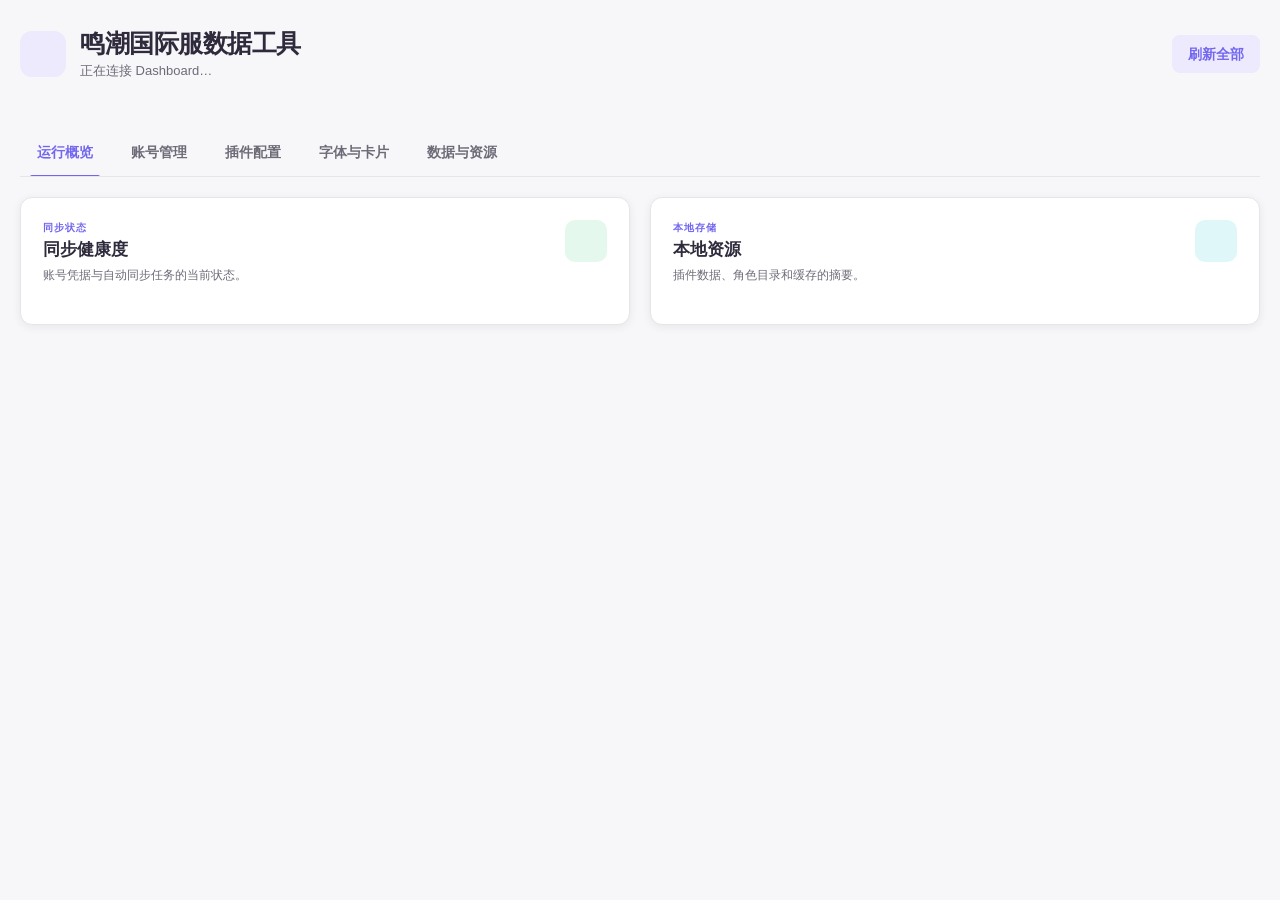
==== commit 891542d8: "feat: 重做插件后台管理页面" ====
--- a/pages/manage/index.html
+++ b/pages/manage/index.html
@@ -27,6 +27,7 @@
       <button class="tab active" data-tab="overview" type="button" data-icon="dashboard">运行概览</button>
       <button class="tab" data-tab="accounts" type="button" data-icon="groups">账号管理</button>
       <button class="tab" data-tab="config" type="button" data-icon="settings">插件配置</button>
+      <button class="tab" data-tab="appearance" type="button" data-icon="image">字体与卡片</button>
       <button class="tab" data-tab="resources" type="button" data-icon="archive">数据与资源</button>
     </nav>
 
@@ -81,6 +82,40 @@
       </div>
     </section>
 
+    <section id="appearance-panel" class="panel">
+      <div class="section-grid two-columns appearance-grid">
+        <article class="section-card">
+          <div class="section-heading">
+            <div><span class="eyebrow">字体</span><h2>下载与安装</h2><p>支持直接 TTF/OTF 和 ZIP；地址、压缩包与字体内部结构均由后端校验。</p></div>
+            <span class="section-icon primary" data-icon-host="type" aria-hidden="true"></span>
+          </div>
+          <div class="font-install-grid">
+            <label class="field full"><span>预设字体</span><select id="font-preset"><option value="">选择预设或填写自定义链接</option></select></label>
+            <label class="field full"><span>下载链接</span><input id="font-url" type="url" placeholder="https://example.com/font.zip"></label>
+            <label class="field"><span>显示名称（可选）</span><input id="font-name" placeholder="单字体文件可覆盖内部名称"></label>
+            <label class="switch-row font-default-switch"><span class="switch-copy"><strong>安装后设为默认</strong><small>ZIP 中默认选择首个有效字体</small></span><input id="font-make-default" type="checkbox" role="switch"></label>
+          </div>
+          <div class="button-row"><button id="install-font" class="btn btn-primary" type="button" data-icon="download">下载并安装</button></div>
+        </article>
+
+        <article class="section-card">
+          <div class="section-heading">
+            <div><span class="eyebrow">字体库</span><h2>已安装字体</h2><p>切换默认字体会清理旧卡片缓存；当前默认字体不能直接删除。</p></div>
+            <span id="font-count" class="chip">0 项</span>
+          </div>
+          <div id="font-list" class="font-list"></div>
+        </article>
+      </div>
+
+      <article class="section-card preview-card">
+        <div class="section-title-row">
+          <div><h2>卡片预览</h2><p>调用与群聊查询完全相同的资源准备、字体和渲染链路。</p></div>
+          <div class="preview-actions"><label class="field compact-field"><span>卡片类型</span><select id="preview-kind"><option value="account_info">账号信息</option><option value="character_list">角色总览</option><option value="character_detail">角色详情</option><option value="daily">日常状态</option><option value="exploration">探索收集</option><option value="help">帮助</option></select></label><button id="render-preview" class="btn btn-tonal" type="button" data-icon="refresh">生成预览</button></div>
+        </div>
+        <div id="card-preview" class="card-preview"><div class="preview-placeholder"><span data-icon-host="image"></span><strong>尚未生成预览</strong><p>选择卡片类型后点击“生成预览”。</p></div></div>
+      </article>
+    </section>
+
     <section id="resources-panel" class="panel">
       <div class="section-grid two-columns">
         <article class="section-card task-card">
--- a/pages/manage/style.css
+++ b/pages/manage/style.css
@@ -181,7 +181,10 @@
 .switch-row span { display: grid; }
 .switch-row small { color: var(--muted); }
 input[type="checkbox"] { width: 17px; height: 17px; accent-color: var(--primary); }
-input[role="switch"] { width: 34px; height: 19px; }
+input[role="switch"] { position: relative; flex: 0 0 34px; width: 34px; height: 20px; margin: 0; border: 0; border-radius: 99px; appearance: none; background: var(--subtle); transition: background-color .18s ease; }
+input[role="switch"]::after { position: absolute; top: 3px; left: 3px; width: 14px; height: 14px; border-radius: 50%; background: #fff; content: ""; transition: transform .18s ease; }
+input[role="switch"]:checked { background: var(--primary); }
+input[role="switch"]:checked::after { transform: translateX(14px); }
 
 .task-card { display: grid; grid-template-columns: 46px minmax(0, 1fr); gap: 16px; }
 .task-content { min-width: 0; }
@@ -196,6 +199,27 @@
 .inspection span { color: var(--muted); font-size: 10px; }
 .restore-options { display: grid; gap: 10px; margin-top: 14px; }
 
+.font-install-grid { display: grid; grid-template-columns: 1fr 1fr; gap: 14px; }
+.font-install-grid .full { grid-column: 1 / -1; }
+.font-default-switch { align-self: end; min-height: 62px; padding: 10px 12px; border: 1px solid var(--border); border-radius: 8px; background: var(--surface-soft); }
+.font-default-switch .switch-copy { display: grid; }
+.font-list { display: grid; gap: 9px; }
+.font-empty { display: grid; min-height: 168px; place-items: center; align-content: center; gap: 5px; border: 1px dashed var(--border); border-radius: 10px; color: var(--muted); text-align: center; }
+.font-row { display: grid; grid-template-columns: minmax(0, 1fr) auto; align-items: center; gap: 12px; padding: 12px; border: 1px solid var(--border); border-radius: 9px; background: var(--surface-raised); }
+.font-row-copy { min-width: 0; }
+.font-row-copy strong { display: flex; align-items: center; gap: 7px; overflow: hidden; text-overflow: ellipsis; white-space: nowrap; }
+.font-row-copy small { display: block; margin-top: 3px; overflow: hidden; color: var(--muted); font-size: 11px; text-overflow: ellipsis; white-space: nowrap; }
+.font-row-actions, .preview-actions { display: flex; align-items: flex-end; gap: 8px; }
+.font-row-actions .btn { min-height: 34px; padding: 7px 10px; }
+.preview-card { margin-top: 20px; }
+.compact-field { min-width: 190px; }
+.card-preview { display: grid; min-height: 360px; place-items: center; margin-top: 18px; padding: 20px; overflow: auto; border: 1px solid var(--border); border-radius: 10px; background: var(--surface-soft); }
+.card-preview img { display: block; width: min(920px, 100%); height: auto; border-radius: 10px; box-shadow: var(--shadow-md); }
+.preview-skeleton { width: min(920px, 100%); height: 320px; }
+.preview-placeholder { display: grid; place-items: center; gap: 5px; color: var(--muted); text-align: center; }
+.preview-placeholder svg { width: 38px; height: 38px; color: var(--primary); }
+.preview-placeholder p { margin: 0; font-size: 12px; }
+
 .toast-stack { position: fixed; z-index: 130; top: 20px; right: 20px; display: grid; gap: 10px; width: min(360px, calc(100% - 40px)); }
 .toast { display: flex; align-items: flex-start; gap: 10px; padding: 13px 15px; border: 1px solid var(--border); border-left: 4px solid var(--success); border-radius: 10px; background: var(--surface-raised); box-shadow: var(--shadow-md); animation: toast-in .28s ease both; }
 .toast.error { border-left-color: var(--danger); }
@@ -240,6 +264,10 @@
   .config-nav button { width: auto; white-space: nowrap; }
   .config-grid { grid-template-columns: 1fr; }
   .config-item > p { min-height: auto; }
+  .font-install-grid { grid-template-columns: 1fr; }
+  .font-install-grid .full { grid-column: auto; }
+  .preview-card .section-title-row { display: grid; }
+  .preview-actions { flex-wrap: wrap; }
   .dirty-bar { right: 12px; bottom: 12px; left: 12px; width: calc(100% - 24px); }
 }
 
@@ -272,6 +300,9 @@
   .task-card { grid-template-columns: 1fr; }
   .inspection { grid-template-columns: 1fr 1fr; }
   .audit-table { display: none; }
+  .font-row { grid-template-columns: 1fr; }
+  .font-row-actions { justify-content: flex-start; }
+  .compact-field { min-width: 100%; }
   .dirty-bar { align-items: stretch; flex-direction: column; }
   .dirty-bar > div:last-child .btn { flex: 1; }
 }
